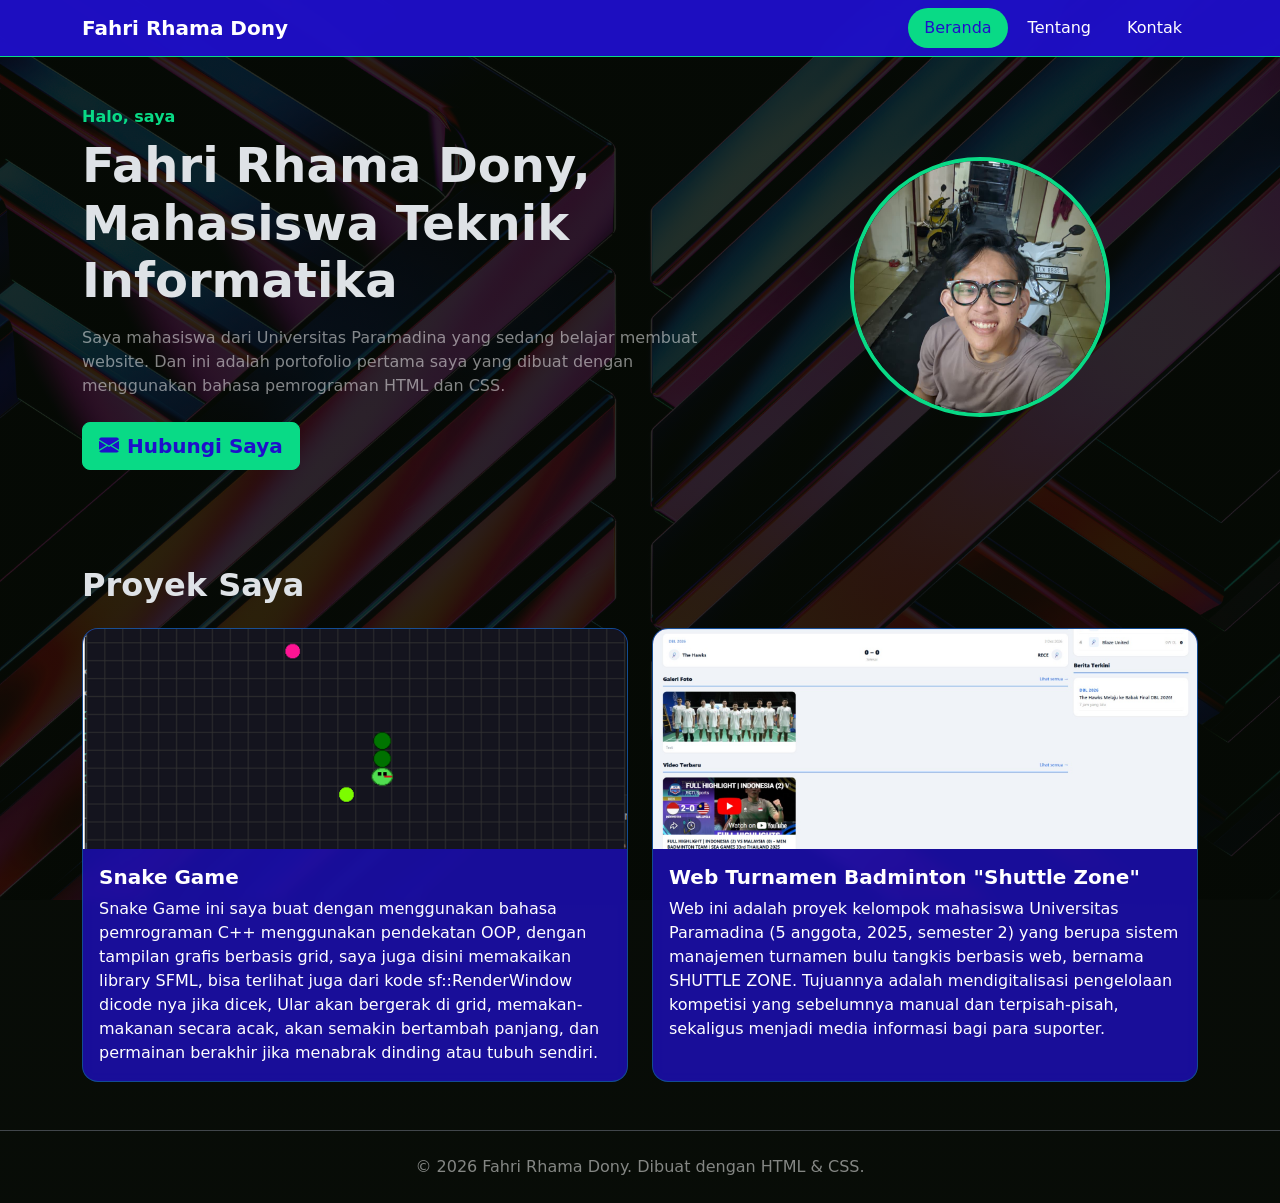
==== index.html @ 4d8eecf4 "Add files via upload" ====
<!DOCTYPE html>
<html lang="id" data-bs-theme="dark">
<head>
  <meta charset="UTF-8">
  <meta name="viewport" content="width=device-width, initial-scale=1.0">
  <title>Beranda | Portofolio Fahri Rhama Dony</title>
  <link href="https://cdn.jsdelivr.net/npm/bootstrap@5.3.3/dist/css/bootstrap.min.css" rel="stylesheet">
  <link href="https://cdn.jsdelivr.net/npm/bootstrap-icons@1.11.3/font/bootstrap-icons.min.css" rel="stylesheet">
  <link rel="stylesheet" href="style.css">
</head>
<body>

  <nav class="navbar navbar-expand-lg navbar-custom sticky-top">
    <div class="container">
      <a class="navbar-brand fw-bold" href="index.html">Fahri Rhama Dony</a>
      <button class="navbar-toggler border-0" type="button"
              data-bs-toggle="collapse" data-bs-target="#navMenu"
              aria-controls="navMenu" aria-expanded="false" aria-label="Toggle navigation">
        <span class="navbar-toggler-icon"></span>
      </button>
      <div class="collapse navbar-collapse" id="navMenu">
        <ul class="navbar-nav ms-auto gap-1">
          <li class="nav-item"><a class="nav-link active" href="index.html">Beranda</a></li>
          <li class="nav-item"><a class="nav-link" href="tentang.html">Tentang</a></li>
          <li class="nav-item"><a class="nav-link" href="kontak.html">Kontak</a></li>
        </ul>
      </div>
    </div>
  </nav>

  <main class="container py-5">

    <!-- Hero -->
    <section class="row align-items-center g-5">
      <div class="col-lg-7 text-center text-lg-start">
        <p class="text-accent fw-semibold mb-2">Halo, saya</p>
        <h1 class="display-5 fw-bold mb-3">Fahri Rhama Dony, Mahasiswa Teknik Informatika</h1>
        <p class="text-white-50 mb-4">
          Saya mahasiswa dari Universitas Paramadina yang sedang belajar membuat website.
          Dan ini adalah portofolio pertama saya yang dibuat dengan menggunakan bahasa
          pemrograman HTML dan CSS.
        </p>
        <a href="kontak.html" class="btn btn-accent btn-lg">
          <i class="bi bi-envelope-fill me-2"></i>Hubungi Saya
        </a>
      </div>
      <div class="col-lg-5 text-center">
        <img src="asset/Profile.jpeg" alt="Foto profil" class="hero-img rounded-circle">
      </div>
    </section>

    <!-- Proyek -->
    <section class="mt-5 pt-5">
      <h2 class="fw-bold mb-4">Proyek Saya</h2>
      <div class="row g-4">
        <div class="col-md-6">
          <article class="card card-custom h-100">
            <img src="asset/Proyek 1.png" class="card-img-top" alt="Proyek 1">
            <div class="card-body">
              <h3 class="h5 card-title fw-bold">Snake Game</h3>
              <p class="card-text">
                Snake Game ini saya buat dengan menggunakan bahasa pemrograman C++ menggunakan
                pendekatan OOP, dengan tampilan grafis berbasis grid, saya juga disini memakaikan
                library SFML, bisa terlihat juga dari kode sf::RenderWindow dicode nya jika dicek,
                Ular akan bergerak di grid, memakan-makanan secara acak, akan semakin bertambah
                panjang, dan permainan berakhir jika menabrak dinding atau tubuh sendiri.
              </p>
            </div>
          </article>
        </div>
        <div class="col-md-6">
          <article class="card card-custom h-100">
            <img src="asset/Proyek 2.jpeg" class="card-img-top" alt="Proyek 2">
            <div class="card-body">
              <h3 class="h5 card-title fw-bold">Web Turnamen Badminton "Shuttle Zone"</h3>
              <p class="card-text">
                Web ini adalah proyek kelompok mahasiswa Universitas Paramadina (5 anggota,
                2025, semester 2) yang berupa sistem manajemen turnamen bulu tangkis berbasis
                web, bernama SHUTTLE ZONE. Tujuannya adalah mendigitalisasi pengelolaan
                kompetisi yang sebelumnya manual dan terpisah-pisah, sekaligus menjadi media
                informasi bagi para suporter.
              </p>
            </div>
          </article>
        </div>
      </div>
    </section>

  </main>

  <footer class="text-center py-4 text-white-50 border-top border-secondary-subtle">
    <p class="mb-0">&copy; 2026 Fahri Rhama Dony. Dibuat dengan HTML &amp; CSS.</p>
  </footer>

  <script src="https://cdn.jsdelivr.net/npm/bootstrap@5.3.3/dist/js/bootstrap.bundle.min.js"></script>
</body>
</html>
---- style.css ----
:root {
  --accent: #09da86;
  --accent-hover: #07b871;
  --deep-blue: #1f0fcb;
}

body {
  background:
    linear-gradient(rgba(6, 11, 5, 0.85), rgba(6, 11, 5, 0.85)),
    url("image/wallpaper.jpg") center/cover fixed;
  min-height: 100vh;
  font-family: "Segoe UI", system-ui, sans-serif;
}

/* Navbar */
.navbar-custom {
  background-color: rgba(31, 15, 203, 0.95);
  backdrop-filter: blur(8px);
  border-bottom: 1px solid var(--accent);
}
.navbar-custom .navbar-brand { color: #fff; }
.navbar-custom .nav-link {
  color: #fff;
  border-radius: 999px;
  padding: 0.5rem 1rem !important;
  transition: all 0.2s;
}
.navbar-custom .nav-link:hover,
.navbar-custom .nav-link.active {
  background-color: var(--accent);
  color: var(--deep-blue) !important;
}

/* Aksen */
.text-accent { color: var(--accent) !important; }

/* Tombol */
.btn-accent {
  background-color: var(--accent);
  border-color: var(--accent);
  color: var(--deep-blue);
  font-weight: 600;
}
.btn-accent:hover,
.btn-accent:focus {
  background-color: var(--accent-hover);
  border-color: var(--accent-hover);
  color: var(--deep-blue);
}

/* Kartu */
.card-custom {
  background-color: rgba(31, 15, 203, 0.75);
  border: 1px solid rgba(9, 218, 134, 0.3);
  border-radius: 1rem;
  color: #fff;
  overflow: hidden;
  backdrop-filter: blur(6px);
  transition: transform 0.2s, box-shadow 0.2s;
}
.card-custom:hover {
  transform: translateY(-4px);
  box-shadow: 0 12px 24px rgba(9, 218, 134, 0.15);
}
.card-custom .card-img-top {
  border-radius: 0;
  max-height: 220px;
  object-fit: cover;
}

/* Hero */
.hero-img {
  width: 260px;
  height: 260px;
  object-fit: cover;
  border: 4px solid var(--accent);
}

/* Tabel */
.table-custom {
  --bs-table-bg: transparent;
  --bs-table-color: #fff;
  --bs-table-border-color: rgba(9, 218, 134, 0.2);
}
.table-custom thead th {
  background-color: var(--accent);
  color: var(--deep-blue);
  border-color: var(--accent);
}
.table-custom tbody tr { transition: background 0.2s; }
.table-custom tbody tr:hover {
  background-color: rgba(9, 218, 134, 0.12);
}

/* Logo sekolah */
.sekolah-logo {
  width: 40px;
  height: 40px;
  object-fit: contain;
  background: #fff;
  border-radius: 50%;
  padding: 3px;
}

/* Form */
.form-control:focus,
.form-control:focus-visible {
  border-color: var(--accent);
  box-shadow: 0 0 0 0.25rem rgba(9, 218, 134, 0.25);
}
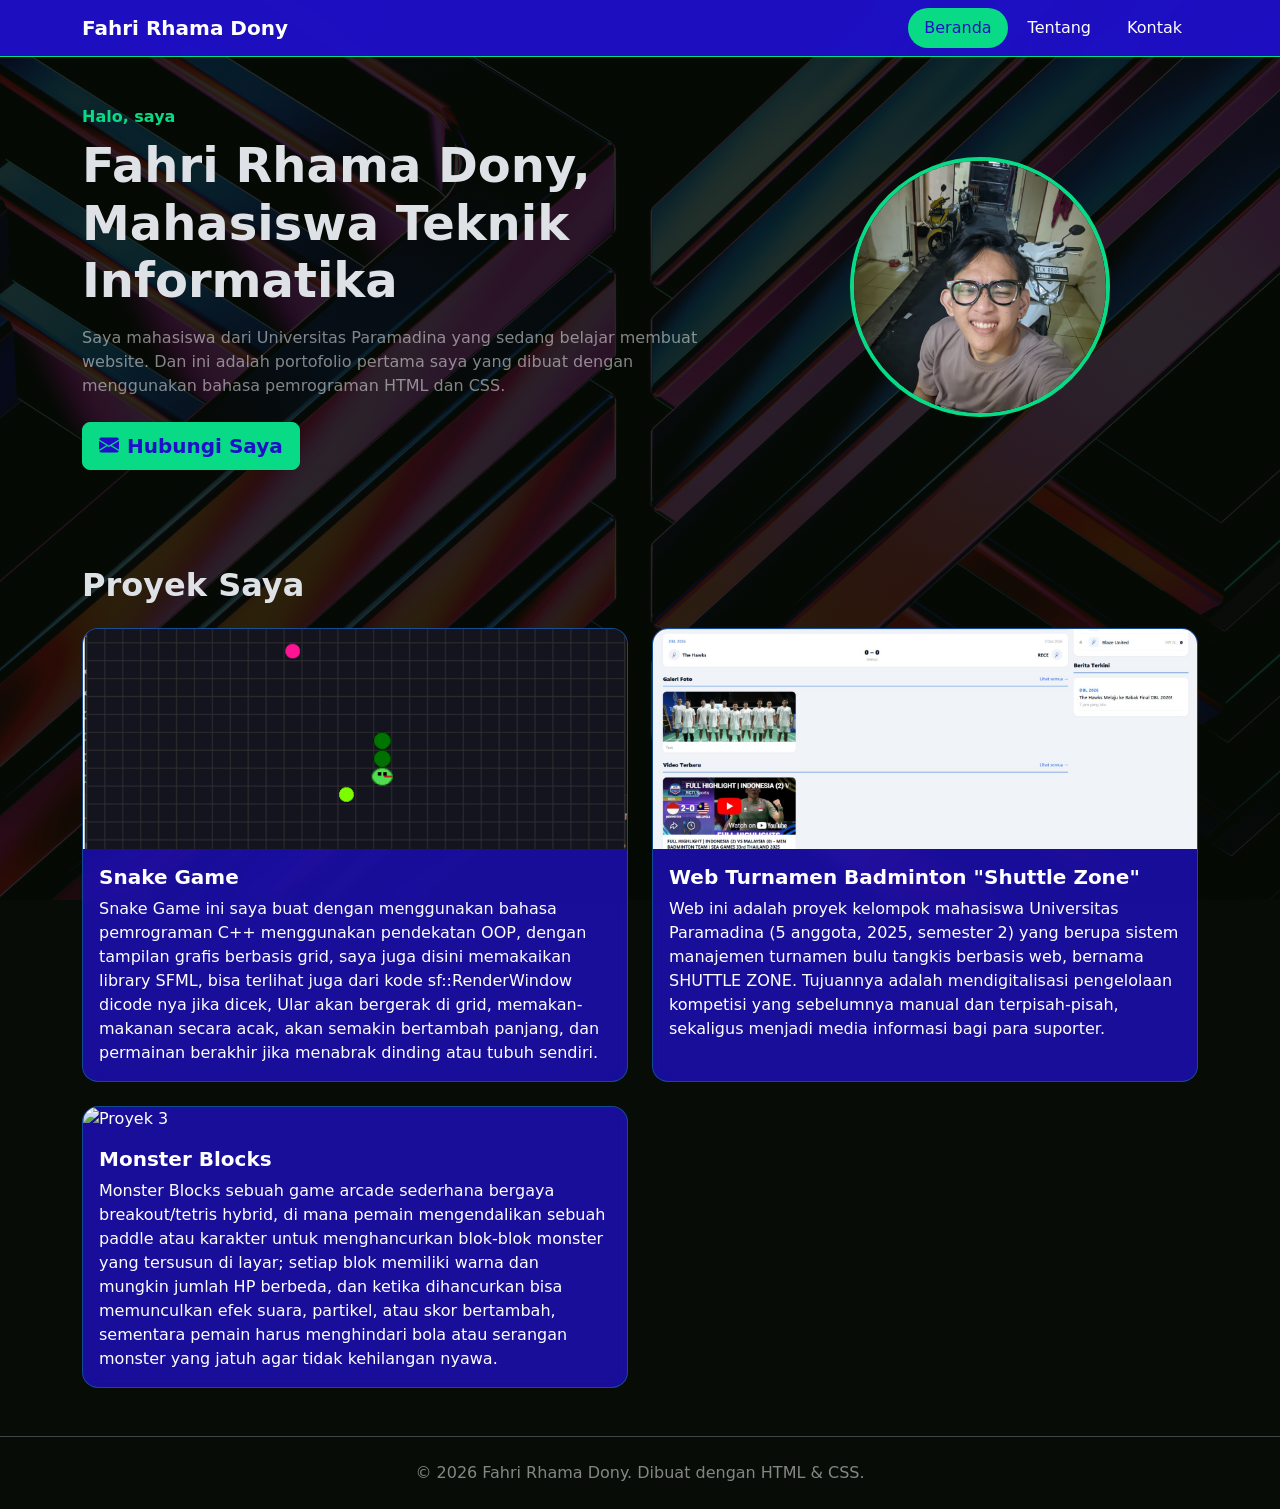
==== commit f4cbe4aa: "Update index.html" ====
--- a/index.html
+++ b/index.html
@@ -83,6 +83,17 @@
             </div>
           </article>
         </div>
+        <div class="col-md-6">
+          <article class="card card-custom h-100">
+            <img src="asset/Proyek 3.png" class="card-img-top" alt="Proyek 3">
+            <div class="card-body">
+              <h3 class="h5 card-title fw-bold">Monster Blocks</h3>
+              <p class="card-text">
+                Monster Blocks sebuah game arcade sederhana bergaya breakout/tetris hybrid, di mana pemain mengendalikan sebuah paddle atau karakter untuk menghancurkan blok-blok monster yang tersusun di layar; setiap blok memiliki warna dan mungkin jumlah HP berbeda, dan ketika dihancurkan bisa memunculkan efek suara, partikel, atau skor bertambah, sementara pemain harus menghindari bola atau serangan monster yang jatuh agar tidak kehilangan nyawa. 
+              </p>
+            </div>
+          </article>
+        </div>
       </div>
     </section>
 
@@ -94,4 +105,4 @@
 
   <script src="https://cdn.jsdelivr.net/npm/bootstrap@5.3.3/dist/js/bootstrap.bundle.min.js"></script>
 </body>
-</html>+</html>
